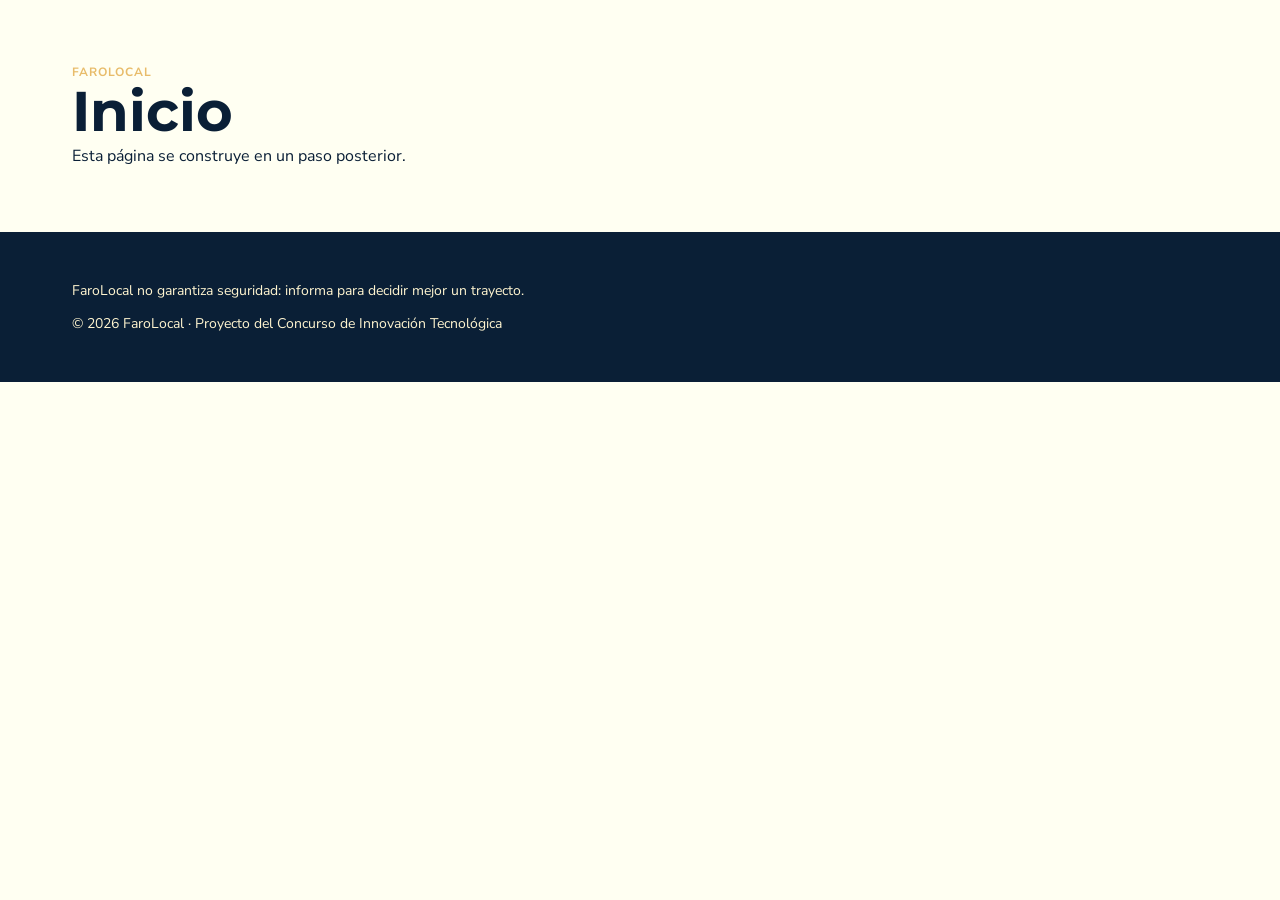
==== index.html @ afd32505 "Base del sitio: estructura, guía de diseño y componentes" ====
<!doctype html>
<html lang="es">
<head>
  <meta charset="utf-8">
  <meta name="viewport" content="width=device-width, initial-scale=1">
  <title>FaroLocal · Convierte tu negocio en un Faro de tu barrio</title>
  <meta name="description" content="Landing de FaroLocal para negocios locales. Se construye en el siguiente paso.">
  <link rel="icon" type="image/png" sizes="32x32" href="favicon.png">
  <link rel="apple-touch-icon" href="apple-touch-icon.png">
  <link rel="stylesheet" href="css/tokens.css">
  <link rel="stylesheet" href="css/base.css">
  <link rel="stylesheet" href="css/componentes.css">
  <link rel="stylesheet" href="css/landing.css">
</head>
<body>
  <a class="saltar" href="#contenido">Saltar al contenido</a>
  <main id="contenido" class="contenedor" style="padding-block: 64px;">
    <p class="antetitulo">FaroLocal</p>
    <h1>Inicio</h1>
    <p>Esta página se construye en un paso posterior.</p>
  </main>
  <footer class="pie">
    <div class="contenedor">
      <p>FaroLocal no garantiza seguridad: informa para decidir mejor un trayecto.</p>
      <p>© 2026 FaroLocal · Proyecto del Concurso de Innovación Tecnológica</p>
    </div>
  </footer>
</body>
</html>
---- css/tokens.css ----
/* Tokens de FaroLocal. Valores tomados de Figma (archivo YjCmbuFrI3Fr6ZFx9ah2g5). */

@font-face {
  font-family: "Montserrat";
  src: url("../assets/fonts/montserrat.woff2") format("woff2");
  font-weight: 400 800;
  font-style: normal;
  font-display: swap;
}
@font-face {
  font-family: "Nunito Sans";
  src: url("../assets/fonts/nunito-sans.woff2") format("woff2");
  font-weight: 400 800;
  font-style: normal;
  font-display: swap;
}

:root {
  /* Color: marca (Figma manda sobre el CLAUDE.md) */
  --marino: #0a1f36;
  --medianoche: #010242;
  --pizarra: #223758;
  --cobalto: #1d4480;
  --dorado: #e8bc6a;
  --miel: #fad680;
  --marfil: #fffff2;
  --crema: #fff5d0;
  --mantequilla: #ffeb9d;
  --azul-medio: #47618e;   /* "Cómo funciona" y suelo de la ilustración */
  --azul-hero: #0d2444;    /* fondo del hero (coincide con la ilustración) */
  --borde-suave: #e6dfc4;

  /* Color: estados (apagados, con texto e icono siempre) */
  --rojo-apagado: #9b3b32;
  --rojo-fondo: #f6dcd8;
  --verde-apagado: #2f6b4f;
  --verde-fondo: #dcefe4;

  /* Tipografía */
  --fuente-titulo: "Montserrat", system-ui, -apple-system, "Segoe UI", sans-serif;
  --fuente-texto: "Nunito Sans", system-ui, -apple-system, "Segoe UI", sans-serif;
  --peso-normal: 400;
  --peso-medio: 600;
  --peso-fuerte: 700;
  --peso-extra: 800;

  --texto-xs: 0.75rem;                                   /* 12 */
  --texto-sm: 0.875rem;                                  /* 14 */
  --texto-base: 1rem;                                    /* 16 */
  --texto-lg: clamp(1rem, 0.95rem + 0.25vw, 1.125rem);   /* 18 */
  --titulo-h3: clamp(1.125rem, 1.05rem + 0.35vw, 1.25rem); /* 20 */
  --titulo-h2: clamp(1.5rem, 1.3rem + 0.9vw, 1.75rem);   /* 28 */
  --titulo-h1: clamp(2rem, 1.2rem + 3.4vw, 3.5rem);      /* 56 */

  /* Espaciado */
  --esp-1: 4px;
  --esp-2: 8px;
  --esp-3: 12px;
  --esp-4: 16px;
  --esp-5: 24px;
  --esp-6: 32px;
  --esp-7: 48px;
  --esp-8: 64px;
  --esp-9: 96px;

  /* Radios */
  --radio-1: 8px;
  --radio-2: 12px;
  --radio-3: 16px;
  --radio-4: 24px;
  --radio-pildora: 999px;

  /* Anchos */
  --ancho-contenedor: 1280px;
  --ancho-texto: 68ch;

  /* Capas */
  --z-base: 1;
  --z-cabecera: 100;
  --z-menu: 200;
  --z-dialogo: 1000;
  --z-aviso: 1100;

  /* Movimiento */
  --transicion: 180ms ease;
}
---- css/base.css ----
/* Reset moderno + tipografía + utilidades base */

*, *::before, *::after { box-sizing: border-box; }
* { margin: 0; }
html { -webkit-text-size-adjust: 100%; text-size-adjust: 100%; scroll-behavior: smooth; }
body {
  min-height: 100vh;
  background: var(--marfil);
  color: var(--marino);
  font-family: var(--fuente-texto);
  font-size: var(--texto-base);
  line-height: 1.5;
  -webkit-font-smoothing: antialiased;
  overflow-x: hidden;
}
img, svg, picture, video, canvas { display: block; max-width: 100%; }
img { height: auto; }
input, button, textarea, select { font: inherit; color: inherit; }
button { cursor: pointer; }
p, h1, h2, h3, h4 { overflow-wrap: break-word; }
ul[role="list"], ol[role="list"] { list-style: none; padding: 0; }

h1, h2, h3, h4 {
  font-family: var(--fuente-titulo);
  font-weight: var(--peso-fuerte);
  line-height: 1.2;
  text-wrap: balance;
}
h1 { font-size: var(--titulo-h1); line-height: 1.14; }
h2 { font-size: var(--titulo-h2); line-height: 1.29; }
h3 { font-size: var(--titulo-h3); line-height: 1.4; font-weight: var(--peso-medio); }
p { text-wrap: pretty; }

a { color: var(--cobalto); text-underline-offset: 3px; transition: color var(--transicion); }
a:hover { color: var(--marino); }

/* Foco visible: 3 px Miel con separación. Sobre fondos claros se añade un
   contorno Marino interior para que el aro siga cumpliendo contraste. */
:focus-visible {
  outline: 3px solid var(--miel);
  outline-offset: 3px;
  box-shadow: 0 0 0 6px var(--marino);
  border-radius: var(--radio-1);
}
:focus:not(:focus-visible) { outline: none; }

.contenedor {
  width: 100%;
  max-width: var(--ancho-contenedor);
  margin-inline: auto;
  padding-inline: clamp(20px, 5.6vw, 80px);
}

.solo-lectores {
  position: absolute !important;
  width: 1px; height: 1px;
  margin: -1px; padding: 0;
  overflow: hidden;
  clip: rect(0 0 0 0);
  clip-path: inset(50%);
  white-space: nowrap;
  border: 0;
}

.saltar {
  position: absolute;
  left: var(--esp-4);
  top: 0;
  transform: translateY(-120%);
  z-index: var(--z-aviso);
  padding: var(--esp-3) var(--esp-5);
  background: var(--miel);
  color: var(--marino);
  font-family: var(--fuente-titulo);
  font-weight: var(--peso-medio);
  border-radius: 0 0 var(--radio-2) var(--radio-2);
  text-decoration: none;
  transition: transform var(--transicion);
}
.saltar:focus { transform: translateY(0); }

/* Antetítulo: mayúsculas pequeñas con tracking, como en la landing */
.antetitulo {
  font-family: var(--fuente-texto);
  font-size: var(--texto-xs);
  font-weight: var(--peso-fuerte);
  line-height: 16px;
  letter-spacing: 0.08em;
  text-transform: uppercase;
  color: var(--dorado);
}

/* Entrada sutil (fade + slide corto) */
.entra { animation: entra 240ms ease-out both; }
@keyframes entra {
  from { opacity: 0; transform: translateY(8px); }
  to   { opacity: 1; transform: none; }
}

@media (prefers-reduced-motion: reduce) {
  html { scroll-behavior: auto; }
  *, *::before, *::after {
    animation-duration: 0.01ms !important;
    animation-iteration-count: 1 !important;
    transition-duration: 0.01ms !important;
    scroll-behavior: auto !important;
  }
}
---- css/componentes.css ----
/* Componentes de FaroLocal. Sin brillos, sin sombras de color, sin degradados. */

/* ---------- Iconos (sprite assets/icons/iconos.svg) ---------- */
.icono {
  width: 1.25em; height: 1.25em; flex: none;
  fill: none; stroke: currentColor;
  stroke-width: 1.75; stroke-linecap: round; stroke-linejoin: round;
}
.icono--grande { width: 24px; height: 24px; }

/* ---------- Botones ---------- */
.boton {
  display: inline-flex; align-items: center; justify-content: center; gap: var(--esp-2);
  min-height: 46px; padding: 13px 22px;
  border: 1.5px solid transparent; border-radius: var(--radio-pildora);
  font-family: var(--fuente-titulo); font-size: 15px; font-weight: var(--peso-medio); line-height: 20px;
  text-decoration: none; text-align: center; cursor: pointer;
  background: var(--cobalto); color: var(--marfil);
  transition: background-color var(--transicion), color var(--transicion), border-color var(--transicion), transform var(--transicion);
}
.boton:hover { text-decoration: none; }
.boton:active { transform: translateY(1px); }
.boton--primario { background: var(--dorado); color: var(--marino); }
.boton--primario:hover { background: var(--miel); color: var(--marino); }
.boton--primario:active { background: var(--dorado); }
.boton--cobalto { background: var(--cobalto); color: var(--marfil); }
.boton--cobalto:hover { background: var(--pizarra); color: var(--marfil); }
.boton--secundario { background: transparent; border-color: var(--cobalto); color: var(--cobalto); }
.boton--secundario:hover { background: var(--cobalto); color: var(--marfil); }
.boton--claro { background: transparent; border-color: var(--crema); color: var(--crema); } /* sobre fondos oscuros */
.boton--claro:hover { background: var(--crema); color: var(--marino); }
.boton--peligro { background: var(--rojo-apagado); color: #fff; }
.boton--peligro:hover { background: #7f2e26; color: #fff; }
.boton--chico { min-height: 36px; padding: 7px 16px; font-size: 14px; }
.boton--bloque { width: 100%; }
.boton:disabled, .boton[aria-disabled="true"] {
  background: var(--borde-suave); border-color: var(--borde-suave); color: #5b6678;
  cursor: not-allowed; transform: none;
}
.boton:focus-visible { box-shadow: 0 0 0 6px var(--marino); border-radius: var(--radio-pildora); }
.on-marino .boton:focus-visible, .on-azul .boton:focus-visible { box-shadow: 0 0 0 6px var(--marfil); }

/* ---------- Campos de formulario (Figma 1005:153) ---------- */
.campo { display: flex; flex-direction: column; gap: 6px; }
.campo__etiqueta { font-size: var(--texto-sm); font-weight: var(--peso-medio); line-height: 20px; color: var(--marino); }
.campo__ayuda { font-size: var(--texto-sm); color: var(--pizarra); }
.campo__control {
  width: 100%; padding: 12px 14px;
  background: var(--marfil); border: 1.5px solid var(--borde-suave); border-radius: var(--radio-pildora);
  font-size: var(--texto-sm); line-height: 20px; color: var(--marino);
  transition: border-color var(--transicion);
}
textarea.campo__control { border-radius: var(--radio-3); min-height: 96px; resize: vertical; }
.campo__control::placeholder { color: #5b6678; opacity: 1; }
.campo__control:hover { border-color: var(--dorado); }
.campo__control:focus-visible { border-color: var(--cobalto); border-radius: var(--radio-pildora); }
textarea.campo__control:focus-visible { border-radius: var(--radio-3); }
.campo__control:disabled { background: #eeeedd; color: #5b6678; cursor: not-allowed; }
.campo__mensaje { display: none; align-items: flex-start; gap: 6px; font-size: var(--texto-sm); line-height: 20px; }
.campo--error .campo__control { border-color: var(--rojo-apagado); }
.campo--error .campo__mensaje--error { display: flex; color: var(--rojo-apagado); font-weight: var(--peso-medio); }
.campo--valido .campo__control { border-color: var(--verde-apagado); }
.campo--valido .campo__mensaje--valido { display: flex; color: var(--verde-apagado); font-weight: var(--peso-medio); }
.casilla { display: inline-flex; align-items: center; gap: var(--esp-2); font-size: var(--texto-sm); color: var(--pizarra); cursor: pointer; }
.casilla input { width: 18px; height: 18px; accent-color: var(--cobalto); }

/* ---------- Chips de estado: icono + texto + color ---------- */
.chip {
  display: inline-flex; align-items: center; gap: 6px;
  padding: 4px 12px 4px 10px; border-radius: var(--radio-pildora);
  border: 1.5px solid currentColor;
  font-family: var(--fuente-titulo); font-size: var(--texto-xs); font-weight: var(--peso-medio); line-height: 16px;
  white-space: nowrap;
}
.chip .icono { width: 16px; height: 16px; }
.chip--encendido { background: var(--mantequilla); color: #5a3d00; }
.chip--revision  { background: #e4eaf4; color: var(--cobalto); }
.chip--cambios   { background: var(--rojo-fondo); color: var(--rojo-apagado); }
.chip--abierto   { background: var(--verde-fondo); color: var(--verde-apagado); }
.chip--cerrado   { background: #e9e9df; color: var(--pizarra); }

/* ---------- Tarjetas ---------- */
.tarjeta { background: var(--marfil); border: 1px solid var(--borde-suave); border-radius: var(--radio-3); padding: 22px; color: var(--marino); }
.tarjeta--crema { background: var(--crema); border-radius: 20px; }
.tarjeta--marfil { background: var(--marfil); }
.tarjeta--marino { background: var(--marino); border-color: var(--pizarra); color: var(--marfil); border-radius: var(--radio-4); }
.tarjeta__titulo { font-family: var(--fuente-titulo); font-size: var(--titulo-h3); font-weight: var(--peso-medio); line-height: 28px; }
.tarjeta p { color: var(--pizarra); font-size: var(--texto-sm); line-height: 20px; margin-top: 6px; }
.tarjeta--marino .tarjeta__titulo { color: var(--miel); }
.tarjeta.tarjeta--marino p { color: var(--crema); }

/* ---------- Boleto (cupón): muescas laterales + línea punteada ---------- */
.boleto {
  --muesca: 14px;
  position: relative; display: grid; grid-template-columns: 1fr auto; align-items: stretch;
  background: var(--crema); color: var(--marino);
  border-radius: var(--radio-3);
  -webkit-mask: radial-gradient(circle var(--muesca) at 0 var(--corte, 50%), #0000 98%, #000) left / 51% 100% no-repeat,
                radial-gradient(circle var(--muesca) at 100% var(--corte, 50%), #0000 98%, #000) right / 51% 100% no-repeat;
          mask: radial-gradient(circle var(--muesca) at 0 var(--corte, 50%), #0000 98%, #000) left / 51% 100% no-repeat,
                radial-gradient(circle var(--muesca) at 100% var(--corte, 50%), #0000 98%, #000) right / 51% 100% no-repeat;
}
.boleto__cuerpo { padding: 20px 24px; display: flex; flex-direction: column; gap: 6px; border-right: 2px dashed var(--dorado); margin: 14px 0; }
.boleto__titulo { font-family: var(--fuente-titulo); font-size: var(--titulo-h3); font-weight: var(--peso-medio); line-height: 28px; }
.boleto__detalle { font-size: var(--texto-sm); color: var(--pizarra); }
.boleto__lado { padding: 20px 28px; display: flex; flex-direction: column; justify-content: center; align-items: center; gap: 4px; text-align: center; }
.boleto__codigo { font-family: var(--fuente-titulo); font-weight: var(--peso-extra); font-size: clamp(1.25rem, 1rem + 1vw, 1.75rem); letter-spacing: 0.06em; color: var(--marino); }
.boleto__nota { font-size: var(--texto-xs); color: var(--pizarra); }
@media (max-width: 560px) {
  .boleto { grid-template-columns: 1fr; --corte: 50%; }
  .boleto__cuerpo { border-right: 0; border-bottom: 2px dashed var(--dorado); margin: 0 14px; }
}

/* ---------- Contador ---------- */
.contador { display: flex; flex-direction: column; gap: 2px; }
.contador__numero { font-family: var(--fuente-titulo); font-weight: var(--peso-extra); font-size: clamp(2rem, 1.5rem + 2vw, 3rem); line-height: 1.05; color: var(--marino); }
.contador__etiqueta { font-size: var(--texto-sm); font-weight: var(--peso-medio); color: var(--pizarra); }
.on-marino .contador__numero, .on-azul .contador__numero { color: var(--miel); }
.on-marino .contador__etiqueta, .on-azul .contador__etiqueta { color: var(--crema); }

/* ---------- Separador de calle (marca vial punteada) ---------- */
.separador { border: 0; height: 0; border-top: 3px dashed var(--dorado); margin-block: var(--esp-6); opacity: 1; }

/* ---------- Aviso (toast) ---------- */
.avisos { position: fixed; right: var(--esp-4); bottom: var(--esp-4); left: var(--esp-4); z-index: var(--z-aviso); display: flex; flex-direction: column; align-items: flex-end; gap: var(--esp-2); pointer-events: none; }
.aviso {
  pointer-events: auto; display: flex; align-items: flex-start; gap: var(--esp-3);
  max-width: 420px; padding: 14px 16px; border-radius: var(--radio-2);
  background: var(--marino); color: var(--marfil); border: 1.5px solid var(--dorado);
  font-size: var(--texto-sm); line-height: 20px; animation: entra 200ms ease-out both;
}
.aviso .icono { color: var(--miel); margin-top: 1px; }
.aviso--error { border-color: #e9a29b; }
.aviso--error .icono { color: #f2b8b2; }
.aviso__cerrar { margin-left: auto; background: none; border: 0; color: inherit; padding: 2px; border-radius: var(--radio-1); display: inline-flex; }
.aviso__cerrar:focus-visible { box-shadow: 0 0 0 5px var(--marfil); }

/* ---------- Diálogo modal (<dialog>) ---------- */
.dialogo { border: 0; padding: 0; width: min(520px, calc(100vw - 32px)); background: var(--marfil); color: var(--marino); border-radius: var(--radio-4); overflow: hidden; }
.dialogo::backdrop { background: rgba(9, 29, 54, 0.72); }
.dialogo[open] { animation: entra 200ms ease-out both; }
.dialogo__cabeza { display: flex; align-items: center; justify-content: space-between; gap: var(--esp-4); padding: 20px 24px; background: var(--marino); color: var(--marfil); }
.dialogo__cabeza h2 { font-size: var(--titulo-h3); color: var(--miel); }
.dialogo__cerrar { background: none; border: 0; color: var(--marfil); padding: 4px; border-radius: var(--radio-1); display: inline-flex; }
.dialogo__cerrar:focus-visible { box-shadow: 0 0 0 5px var(--marfil); }
.dialogo__cuerpo { padding: 24px; display: flex; flex-direction: column; gap: var(--esp-4); }
.dialogo__acciones { display: flex; flex-wrap: wrap; justify-content: flex-end; gap: var(--esp-3); padding: 0 24px 24px; }

/* ---------- Pestañas ---------- */
.pestanas__lista { display: flex; flex-wrap: wrap; gap: var(--esp-2); padding: 0; border-bottom: 3px dashed var(--dorado); }
.pestanas__tab {
  padding: 10px 18px; border: 0; background: transparent; color: inherit;
  font-family: var(--fuente-titulo); font-weight: var(--peso-medio); font-size: var(--texto-sm);
  border-radius: var(--radio-2) var(--radio-2) 0 0; transition: background-color var(--transicion);
}
.pestanas__tab:hover { background: rgba(232, 188, 106, 0.25); }
.pestanas__tab[aria-selected="true"] { background: var(--dorado); color: var(--marino); }
.pestanas__panel { padding-top: var(--esp-5); }
.pestanas__panel[hidden] { display: none; }

/* ---------- Cabecera de portal y banda de título ---------- */
.cabecera { background: var(--marino); color: var(--marfil); position: relative; z-index: var(--z-cabecera); }
.cabecera__fila { display: flex; align-items: center; gap: var(--esp-5); min-height: 80px; flex-wrap: wrap; padding-block: var(--esp-2); }
.cabecera__logo img { width: 120px; height: auto; }
.cabecera__nav { display: flex; flex-wrap: wrap; gap: var(--esp-1) var(--esp-5); margin-left: var(--esp-4); }
.cabecera__nav a { color: var(--crema); font-size: var(--texto-sm); font-weight: var(--peso-medio); text-decoration: none; padding: 8px 4px; border-bottom: 2px solid transparent; }
.cabecera__nav a:hover { color: var(--miel); }
.cabecera__nav a[aria-current="page"] { color: var(--miel); border-bottom-color: var(--dorado); }
.cabecera a:focus-visible, .cabecera button:focus-visible { box-shadow: 0 0 0 5px var(--marfil); }
.cabecera__cuenta { margin-left: auto; display: flex; align-items: center; gap: var(--esp-3); }
.cabecera__usuario { display: inline-flex; align-items: center; gap: var(--esp-2); color: var(--crema); font-size: var(--texto-sm); }
.cabecera__usuario img { width: 32px; height: 32px; }

.banda { background: var(--azul-hero); color: var(--marfil); overflow: hidden; }
.banda__fila { display: grid; grid-template-columns: 1fr auto; align-items: center; gap: var(--esp-6); padding-block: var(--esp-7); }
.banda h1 { font-size: clamp(1.75rem, 1.3rem + 1.8vw, 2.5rem); color: var(--marfil); margin-top: var(--esp-2); }
.banda p.banda__texto { margin-top: var(--esp-3); color: var(--crema); font-size: var(--texto-lg); max-width: 52ch; }
.banda__arte { display: flex; gap: var(--esp-2); align-items: flex-end; align-self: end; margin-bottom: calc(var(--esp-7) * -1); height: 150px; }
.banda__arte img { width: auto; height: 190px; }
@media (max-width: 720px) {
  .banda__fila { grid-template-columns: 1fr; padding-block: var(--esp-6); }
  .banda__arte { display: none; }
  .cabecera__nav { margin-left: 0; order: 3; width: 100%; }
}

/* ---------- Estado vacío ---------- */
.vacio { display: flex; flex-direction: column; align-items: center; gap: var(--esp-3); text-align: center; padding: var(--esp-7) var(--esp-4); color: var(--pizarra); }
.vacio img { height: 120px; width: auto; opacity: 0.35; }
.vacio p { max-width: 36ch; }

/* ---------- Pie ---------- */
.pie { background: var(--marino); color: var(--crema); padding-block: var(--esp-7); font-size: var(--texto-sm); }
.pie img { width: 220px; height: auto; margin-bottom: var(--esp-4); }
.pie p + p { margin-top: var(--esp-3); }
.pie a { color: var(--miel); }
.pie a:focus-visible { box-shadow: 0 0 0 5px var(--marfil); }

/* ---------- Fondos de sección (contexto de color) ---------- */
.on-marino { background: var(--marino); color: var(--marfil); }
.on-azul { background: var(--azul-medio); color: var(--marfil); }
.on-marfil { background: var(--marfil); color: var(--marino); }
.on-dorado { background: var(--dorado); color: var(--marino); }
.on-marino h2, .on-azul h2 { color: var(--marfil); }
.on-marino a:not(.boton), .on-azul a:not(.boton) { color: var(--miel); }
.on-marino a:not(.boton):focus-visible, .on-azul a:not(.boton):focus-visible { box-shadow: 0 0 0 5px var(--marfil); }
.on-azul .antetitulo { color: var(--mantequilla); }
.on-dorado .antetitulo { color: var(--marino); }
.on-marino .campo__etiqueta, .on-marino .campo__ayuda, .on-marino .casilla,
.on-marino .vacio, .on-marino .pestanas__panel { color: var(--crema); }
.on-marino .campo__mensaje--error, .on-marino .campo--error .campo__mensaje--error { color: #f2b8b2; }
.on-marino .campo--valido .campo__mensaje--valido { color: #9fd8b8; }
.on-marino .campo--error .campo__control { border-color: #f2b8b2; }
.on-marino .campo--valido .campo__control { border-color: #9fd8b8; }
.on-marino .separador, .on-azul .separador { border-top-color: var(--dorado); }
.on-dorado .separador { border-top-color: var(--marino); }
.on-dorado .pestanas__lista { border-bottom-color: var(--marino); }
.on-dorado .pestanas__tab[aria-selected="true"] { background: var(--marino); color: var(--marfil); }
.on-dorado .boton--secundario { border-color: var(--marino); color: var(--marino); }
.on-dorado .boton--secundario:hover { background: var(--marino); color: var(--marfil); }
.on-dorado .boton--primario { background: var(--marino); color: var(--marfil); }
.on-dorado .boton--primario:hover { background: var(--pizarra); color: var(--marfil); }
.on-dorado .boton:focus-visible { box-shadow: 0 0 0 6px var(--marino); }
.on-dorado .boton--claro { border-color: var(--marino); color: var(--marino); }
.on-dorado .boton--claro:hover { background: var(--marino); color: var(--marfil); }
.on-dorado .contador__etiqueta { color: var(--marino); }

/* Variantes por fondo para cumplir contraste AA */
.on-marfil .antetitulo { color: var(--cobalto); }
.on-marfil .boton--claro { border-color: var(--cobalto); color: var(--cobalto); }
.on-marfil .boton--claro:hover { background: var(--cobalto); color: var(--marfil); }
.on-marino .boton--secundario, .on-azul .boton--secundario { border-color: var(--crema); color: var(--crema); }
.on-marino .boton--secundario:hover, .on-azul .boton--secundario:hover { background: var(--crema); color: var(--marino); }
---- css/landing.css ----
/* Estilos específicos de la landing. Se completan en el siguiente paso. */
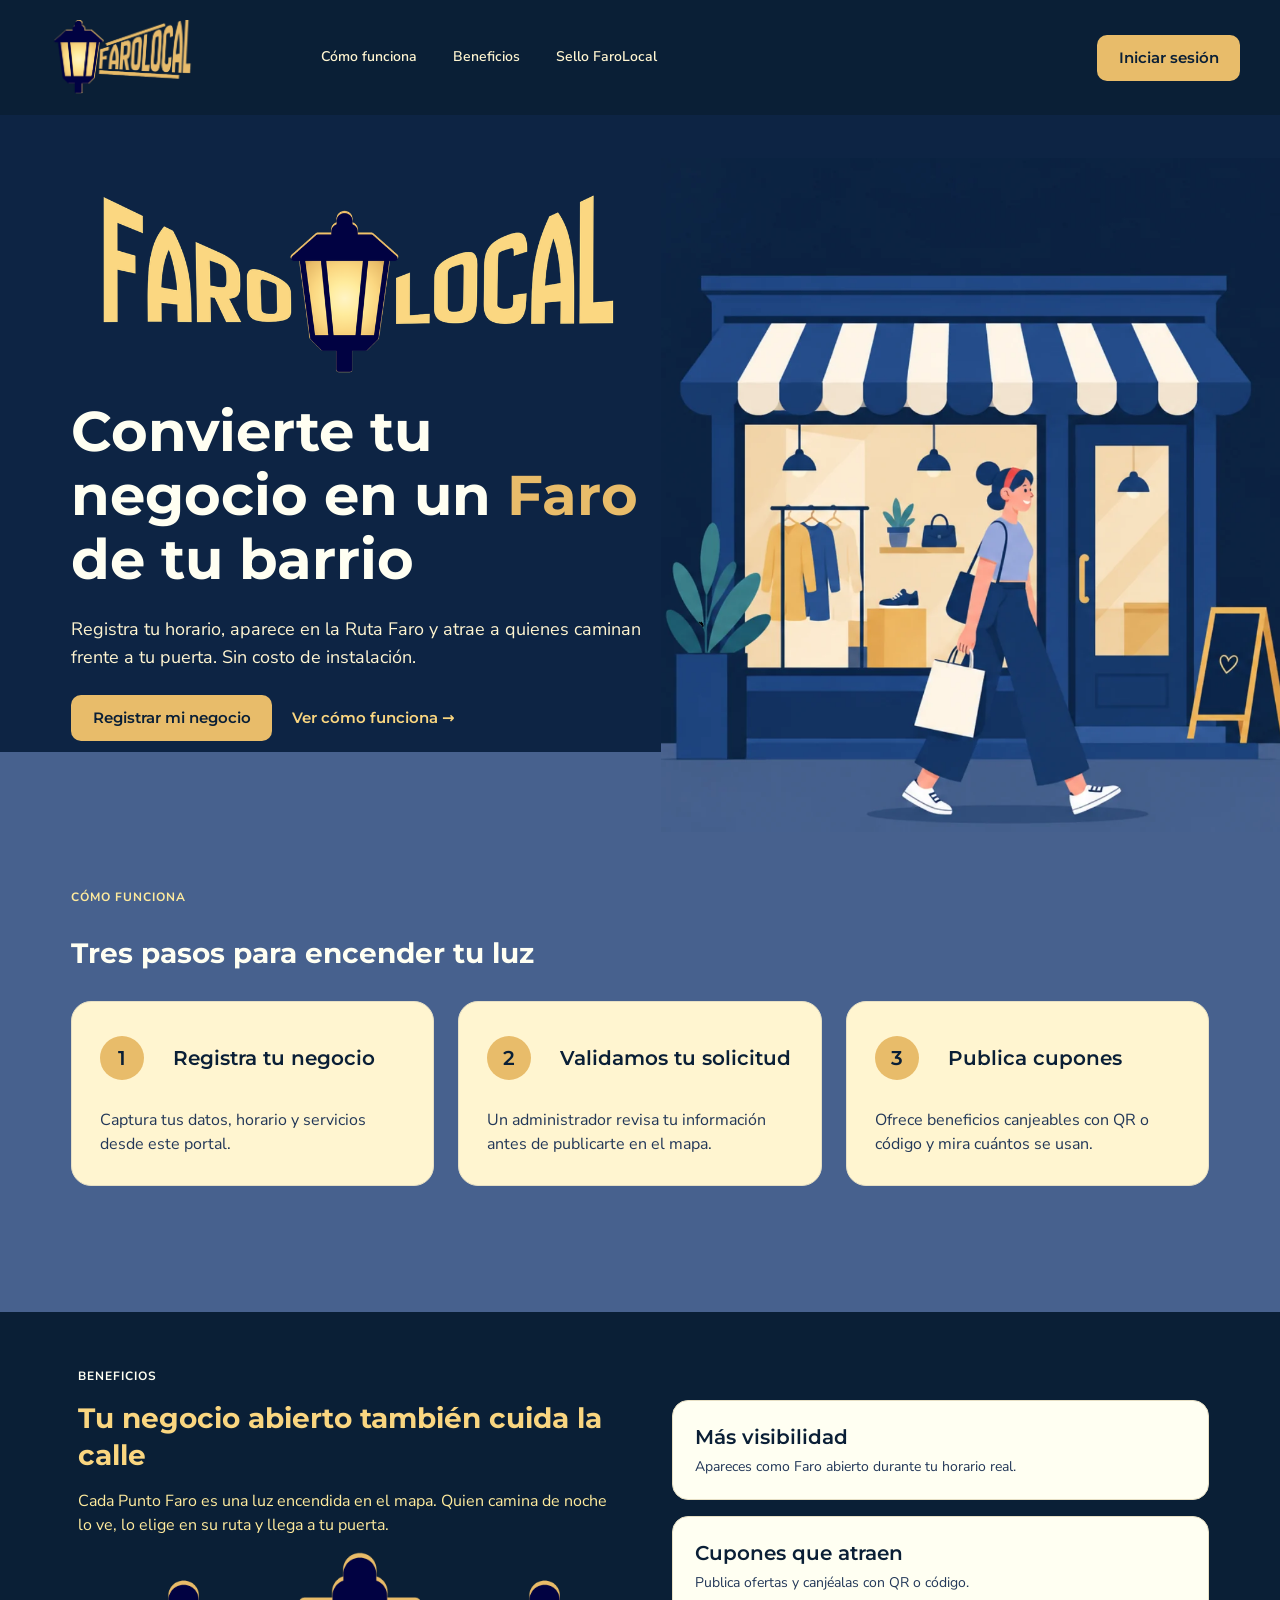
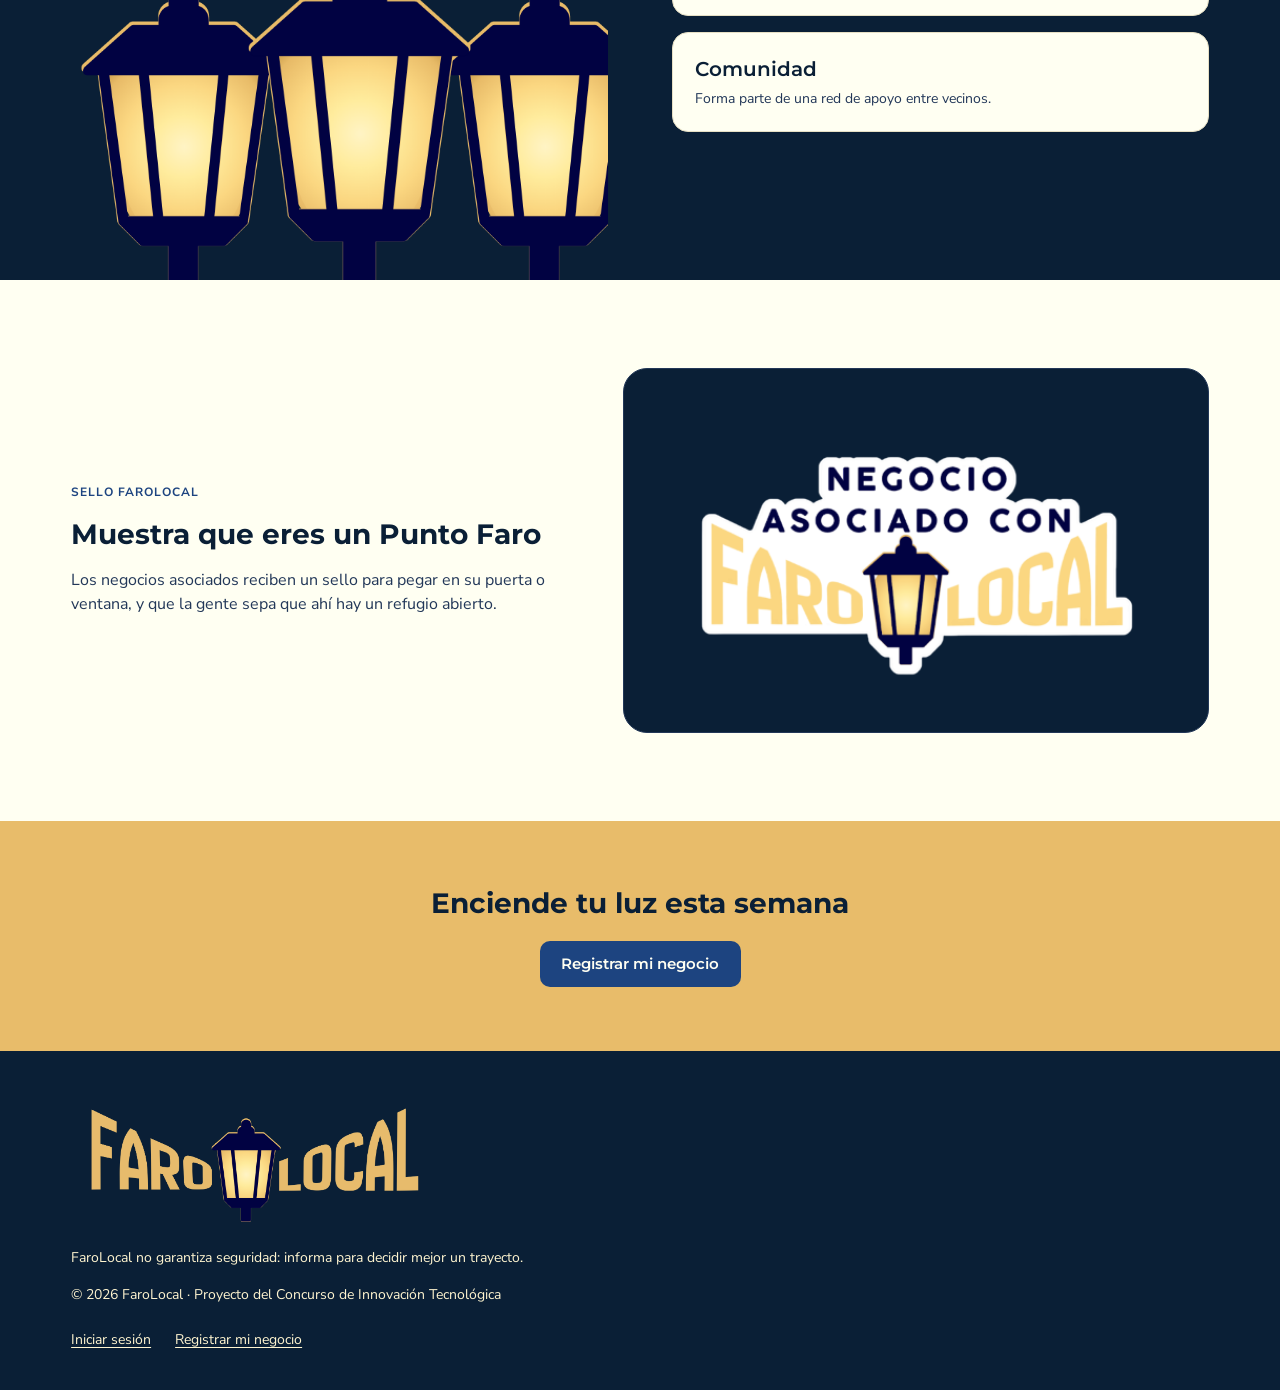
==== commit 1dde2f46: "Landing igual al Figma" ====
--- a/index.html
+++ b/index.html
@@ -4,26 +4,167 @@
   <meta charset="utf-8">
   <meta name="viewport" content="width=device-width, initial-scale=1">
   <title>FaroLocal · Convierte tu negocio en un Faro de tu barrio</title>
-  <meta name="description" content="Landing de FaroLocal para negocios locales. Se construye en el siguiente paso.">
+  <meta name="description" content="Registra el horario de tu negocio, aparece en la Ruta Faro y atrae a quienes caminan frente a tu puerta. Sin costo de instalación.">
+  <meta name="theme-color" content="#0a1f36">
+  <meta property="og:type" content="website">
+  <meta property="og:locale" content="es_MX">
+  <meta property="og:site_name" content="FaroLocal">
+  <meta property="og:title" content="FaroLocal · Convierte tu negocio en un Faro de tu barrio">
+  <meta property="og:description" content="Registra tu horario, aparece en la Ruta Faro y atrae a quienes caminan frente a tu puerta.">
+  <meta property="og:image" content="assets/img/ilustracion-tienda.png">
+  <meta property="og:image:alt" content="Ilustración de una mujer con bolsas caminando frente a una tienda iluminada">
   <link rel="icon" type="image/png" sizes="32x32" href="favicon.png">
+  <link rel="icon" type="image/png" sizes="192x192" href="favicon-192.png">
   <link rel="apple-touch-icon" href="apple-touch-icon.png">
+  <link rel="preload" href="assets/fonts/montserrat.woff2" as="font" type="font/woff2" crossorigin>
+  <link rel="preload" href="assets/fonts/nunito-sans.woff2" as="font" type="font/woff2" crossorigin>
   <link rel="stylesheet" href="css/tokens.css">
   <link rel="stylesheet" href="css/base.css">
   <link rel="stylesheet" href="css/componentes.css">
   <link rel="stylesheet" href="css/landing.css">
+  <script>document.documentElement.classList.add("js");</script>
 </head>
-<body>
+<body class="landing">
   <a class="saltar" href="#contenido">Saltar al contenido</a>
-  <main id="contenido" class="contenedor" style="padding-block: 64px;">
-    <p class="antetitulo">FaroLocal</p>
-    <h1>Inicio</h1>
-    <p>Esta página se construye en un paso posterior.</p>
+
+  <!-- 1) Barra de navegación -->
+  <header class="nav" id="nav">
+    <div class="nav__fila">
+      <a class="nav__logo" href="index.html" aria-label="FaroLocal, ir al inicio">
+        <img src="assets/img/logo-nav.png" alt="FaroLocal" width="153" height="75">
+      </a>
+      <button class="nav__toggle" type="button" id="nav-toggle" aria-expanded="false" aria-controls="nav-panel" aria-label="Abrir el menú">
+        <svg class="icono icono--grande nav__icono-menu" aria-hidden="true"><use href="assets/icons/iconos.svg#i-menu"></use></svg>
+        <svg class="icono icono--grande nav__icono-cerrar" aria-hidden="true"><use href="assets/icons/iconos.svg#i-cerrar"></use></svg>
+      </button>
+      <div class="nav__panel" id="nav-panel">
+        <nav aria-label="Principal">
+          <ul class="nav__links" role="list">
+            <li><a href="#como-funciona">Cómo funciona</a></li>
+            <li><a href="#beneficios">Beneficios</a></li>
+            <li><a href="#sello">Sello FaroLocal</a></li>
+          </ul>
+        </nav>
+        <a class="boton boton--primario nav__entrar" href="login.html">Iniciar sesión</a>
+      </div>
+    </div>
+  </header>
+
+  <main id="contenido">
+
+    <!-- 2) Hero -->
+    <section class="hero on-marino" id="inicio" aria-labelledby="hero-titulo">
+      <div class="contenedor hero__fila">
+        <div class="hero__texto">
+          <img class="hero__logo" src="assets/img/logo-hero.png" alt="FaroLocal" width="1000" height="314">
+          <h1 id="hero-titulo">Convierte tu negocio en un <span class="hero__faro">Faro</span> de tu barrio</h1>
+          <p class="hero__parrafo">Registra tu horario, aparece en la Ruta Faro y atrae a quienes caminan frente a tu puerta. Sin costo de instalación.</p>
+          <div class="hero__acciones">
+            <a class="boton boton--primario" href="registro.html">Registrar mi negocio</a>
+            <a class="hero__enlace" href="#como-funciona">Ver cómo funciona →</a>
+          </div>
+        </div>
+        <div class="hero__visual">
+          <picture>
+            <source srcset="assets/img/ilustracion-tienda.webp" type="image/webp">
+            <img src="assets/img/ilustracion-tienda.png" alt="Ilustración de una mujer con bolsas caminando frente a una tienda iluminada" width="1035" height="1080">
+          </picture>
+        </div>
+      </div>
+    </section>
+
+    <!-- 3) Cómo funciona -->
+    <section class="pasos on-azul" id="como-funciona" aria-labelledby="pasos-titulo">
+      <div class="contenedor revela">
+        <p class="antetitulo">Cómo funciona</p>
+        <h2 id="pasos-titulo">Tres pasos para encender tu luz</h2>
+        <ol class="pasos__lista" role="list">
+          <li class="tarjeta tarjeta--crema paso">
+            <span class="paso__numero" aria-hidden="true">1</span>
+            <h3 class="paso__titulo"><span class="solo-lectores">Paso 1: </span>Registra tu negocio</h3>
+            <p class="paso__texto">Captura tus datos, horario y servicios desde este portal.</p>
+          </li>
+          <li class="tarjeta tarjeta--crema paso">
+            <span class="paso__numero" aria-hidden="true">2</span>
+            <h3 class="paso__titulo"><span class="solo-lectores">Paso 2: </span>Validamos tu solicitud</h3>
+            <p class="paso__texto">Un administrador revisa tu información antes de publicarte en el mapa.</p>
+          </li>
+          <li class="tarjeta tarjeta--crema paso">
+            <span class="paso__numero" aria-hidden="true">3</span>
+            <h3 class="paso__titulo"><span class="solo-lectores">Paso 3: </span>Publica cupones</h3>
+            <p class="paso__texto">Ofrece beneficios canjeables con QR o código y mira cuántos se usan.</p>
+          </li>
+        </ol>
+      </div>
+    </section>
+
+    <!-- 4) Beneficios -->
+    <section class="beneficios on-marino" id="beneficios" aria-labelledby="beneficios-titulo">
+      <div class="contenedor beneficios__rejilla revela">
+        <div class="beneficios__texto">
+          <p class="antetitulo">Beneficios</p>
+          <h2 id="beneficios-titulo">Tu negocio abierto también cuida la calle</h2>
+          <p>Cada Punto Faro es una luz encendida en el mapa. Quien camina de noche lo ve, lo elige en su ruta y llega a tu puerta.</p>
+        </div>
+        <ul class="beneficios__lista" role="list">
+          <li class="tarjeta tarjeta--marfil">
+            <h3 class="tarjeta__titulo">Más visibilidad</h3>
+            <p>Apareces como Faro abierto durante tu horario real.</p>
+          </li>
+          <li class="tarjeta tarjeta--marfil">
+            <h3 class="tarjeta__titulo">Cupones que atraen</h3>
+            <p>Publica ofertas y canjéalas con QR o código.</p>
+          </li>
+          <li class="tarjeta tarjeta--marfil">
+            <h3 class="tarjeta__titulo">Comunidad</h3>
+            <p>Forma parte de una red de apoyo entre vecinos.</p>
+          </li>
+        </ul>
+        <div class="faros" aria-hidden="true">
+          <img class="faros__lado" src="assets/img/linterna-izq.png" alt="" width="228" height="356" loading="lazy">
+          <img class="faros__central" src="assets/img/linterna-central.png" alt="" width="248" height="386" loading="lazy">
+          <img class="faros__lado faros__lado--der" src="assets/img/linterna-der.png" alt="" width="228" height="356" loading="lazy">
+        </div>
+      </div>
+    </section>
+
+    <!-- 5) Sello -->
+    <section class="sello on-marfil" id="sello" aria-labelledby="sello-titulo">
+      <div class="contenedor sello__rejilla revela">
+        <div class="sello__texto">
+          <p class="antetitulo">Sello FaroLocal</p>
+          <h2 id="sello-titulo">Muestra que eres un Punto Faro</h2>
+          <p>Los negocios asociados reciben un sello para pegar en su puerta o ventana, y que la gente sepa que ahí hay un refugio abierto.</p>
+        </div>
+        <div class="tarjeta tarjeta--marino sello__tarjeta">
+          <img src="assets/img/sello.png" alt="Sello «Negocio asociado con FaroLocal»" width="449" height="254" loading="lazy">
+        </div>
+      </div>
+    </section>
+
+    <!-- 6) Llamado a la acción -->
+    <section class="cta on-dorado" aria-labelledby="cta-titulo">
+      <div class="contenedor revela">
+        <h2 id="cta-titulo">Enciende tu luz esta semana</h2>
+        <a class="boton boton--cobalto" href="registro.html">Registrar mi negocio</a>
+      </div>
+    </section>
+
   </main>
-  <footer class="pie">
+
+  <!-- 7) Pie -->
+  <footer class="pie landing__pie">
     <div class="contenedor">
+      <img class="pie__logo" src="assets/img/logo-pie.png" alt="FaroLocal" width="359" height="140" loading="lazy">
       <p>FaroLocal no garantiza seguridad: informa para decidir mejor un trayecto.</p>
       <p>© 2026 FaroLocal · Proyecto del Concurso de Innovación Tecnológica</p>
+      <nav class="pie__enlaces" aria-label="Pie de página">
+        <a href="login.html">Iniciar sesión</a>
+        <a href="registro.html">Registrar mi negocio</a>
+      </nav>
     </div>
   </footer>
+
+  <script src="js/landing.js"></script>
 </body>
 </html>
--- a/css/tokens.css
+++ b/css/tokens.css
@@ -69,6 +69,7 @@
   --radio-3: 16px;
   --radio-4: 24px;
   --radio-pildora: 999px;
+  --radio-boton: 10px;     /* botones y campos en Figma */
 
   /* Anchos */
   --ancho-contenedor: 1280px;
--- a/css/base.css
+++ b/css/base.css
@@ -46,9 +46,10 @@
 
 .contenedor {
   width: 100%;
-  max-width: var(--ancho-contenedor);
+  /* 1280 px de contenido + 80 px de margen a cada lado (Figma, base 1440) */
+  max-width: calc(var(--ancho-contenedor) + 160px);
   margin-inline: auto;
-  padding-inline: clamp(20px, 5.6vw, 80px);
+  padding-inline: clamp(20px, 5.5556vw, 80px);
 }
 
 .solo-lectores {
--- a/css/componentes.css
+++ b/css/componentes.css
@@ -11,8 +11,8 @@
 /* ---------- Botones ---------- */
 .boton {
   display: inline-flex; align-items: center; justify-content: center; gap: var(--esp-2);
-  min-height: 46px; padding: 13px 22px;
-  border: 1.5px solid transparent; border-radius: var(--radio-pildora);
+  min-height: 46px; padding: 11.5px 20.5px; /* + borde 1.5 = 13/22 de Figma */
+  border: 1.5px solid transparent; border-radius: var(--radio-boton);
   font-family: var(--fuente-titulo); font-size: 15px; font-weight: var(--peso-medio); line-height: 20px;
   text-decoration: none; text-align: center; cursor: pointer;
   background: var(--cobalto); color: var(--marfil);
@@ -31,13 +31,13 @@
 .boton--claro:hover { background: var(--crema); color: var(--marino); }
 .boton--peligro { background: var(--rojo-apagado); color: #fff; }
 .boton--peligro:hover { background: #7f2e26; color: #fff; }
-.boton--chico { min-height: 36px; padding: 7px 16px; font-size: 14px; }
+.boton--chico { min-height: 36px; padding: 5.5px 14.5px; font-size: 14px; }
 .boton--bloque { width: 100%; }
 .boton:disabled, .boton[aria-disabled="true"] {
   background: var(--borde-suave); border-color: var(--borde-suave); color: #5b6678;
   cursor: not-allowed; transform: none;
 }
-.boton:focus-visible { box-shadow: 0 0 0 6px var(--marino); border-radius: var(--radio-pildora); }
+.boton:focus-visible { box-shadow: 0 0 0 6px var(--marino); border-radius: var(--radio-boton); }
 .on-marino .boton:focus-visible, .on-azul .boton:focus-visible { box-shadow: 0 0 0 6px var(--marfil); }
 
 /* ---------- Campos de formulario (Figma 1005:153) ---------- */
@@ -46,14 +46,14 @@
 .campo__ayuda { font-size: var(--texto-sm); color: var(--pizarra); }
 .campo__control {
   width: 100%; padding: 12px 14px;
-  background: var(--marfil); border: 1.5px solid var(--borde-suave); border-radius: var(--radio-pildora);
+  background: var(--marfil); border: 1.5px solid var(--borde-suave); border-radius: var(--radio-boton);
   font-size: var(--texto-sm); line-height: 20px; color: var(--marino);
   transition: border-color var(--transicion);
 }
 textarea.campo__control { border-radius: var(--radio-3); min-height: 96px; resize: vertical; }
 .campo__control::placeholder { color: #5b6678; opacity: 1; }
 .campo__control:hover { border-color: var(--dorado); }
-.campo__control:focus-visible { border-color: var(--cobalto); border-radius: var(--radio-pildora); }
+.campo__control:focus-visible { border-color: var(--cobalto); border-radius: var(--radio-boton); }
 textarea.campo__control:focus-visible { border-radius: var(--radio-3); }
 .campo__control:disabled { background: #eeeedd; color: #5b6678; cursor: not-allowed; }
 .campo__mensaje { display: none; align-items: flex-start; gap: 6px; font-size: var(--texto-sm); line-height: 20px; }
--- a/css/landing.css
+++ b/css/landing.css
@@ -1 +1,170 @@
-/* Estilos específicos de la landing. Se completan en el siguiente paso. */
+/* Landing de FaroLocal. Medidas tomadas del frame "Landing portal" (Figma 1005:2, base 1440 px). */
+
+.landing { background: var(--marfil); }
+.landing main section { scroll-margin-top: 115px; }
+.landing h1, .landing h2 { text-wrap: wrap; } /* Figma no balancea las líneas */
+
+/* ---------- 1) Barra de navegación ---------- */
+.nav { position: sticky; top: 0; z-index: var(--z-cabecera); background: var(--marino); height: 115px; transition: box-shadow var(--transicion); }
+.nav.con-sombra { box-shadow: 0 2px 6px rgba(0, 0, 0, 0.22); }
+.nav__fila { position: relative; display: flex; align-items: center; height: 100%; max-width: 1440px; margin-inline: auto; padding-inline: 43px 40px; }
+.nav__logo { display: block; flex: none; width: 153px; }
+.nav__logo img { width: 153px; height: 75px; }
+.nav__panel { flex: 1; display: flex; align-items: center; justify-content: space-between; padding-left: 125px; }
+.nav__links { display: flex; align-items: center; gap: 36px; list-style: none; padding: 0; }
+.nav__links a {
+  display: block; padding: 8px 0; border-bottom: 2px solid transparent;
+  color: var(--crema); font-size: var(--texto-sm); font-weight: var(--peso-medio); line-height: 20px; text-decoration: none;
+  transition: color var(--transicion), border-color var(--transicion);
+}
+.nav__links a:hover { color: var(--miel); }
+.nav__links a[aria-current="true"] { color: var(--miel); border-bottom-color: var(--dorado); }
+.nav a:focus-visible, .nav button:focus-visible { box-shadow: 0 0 0 5px var(--marfil); }
+.nav__toggle { display: none; }
+.nav__links a, .nav__entrar { white-space: nowrap; }
+
+/* ---------- 2) Hero ---------- */
+.hero { position: relative; background: var(--azul-hero); overflow-x: clip; padding-block: 80px 88px; z-index: 2; }
+/* suelo azul medio: continúa bajo la ilustración y entra a "Cómo funciona" */
+.hero::after { content: ""; position: absolute; left: 0; right: 0; bottom: 0; height: 77px; background: var(--azul-medio); }
+.hero__fila { position: relative; z-index: 1; display: flex; align-items: center; gap: 64px; }
+.hero__texto { flex: 1 1 0; min-width: 0; display: flex; flex-direction: column; align-items: flex-start; gap: 24px; }
+.hero__logo { width: 100%; max-width: 716px; height: auto; aspect-ratio: 716 / 225; object-fit: contain; object-position: left center; }
+.hero h1 { font-size: var(--titulo-h1); line-height: 64px; color: var(--marfil); font-weight: var(--peso-fuerte); }
+.hero__faro { color: var(--dorado); }
+.hero__parrafo { font-size: var(--texto-lg); line-height: 28px; color: var(--crema); max-width: 716px; }
+.hero__acciones { display: flex; align-items: center; gap: 20px; flex-wrap: wrap; }
+.hero .hero__enlace { color: var(--marfil); font-family: var(--fuente-titulo); font-size: 15px; font-weight: var(--peso-medio); line-height: 20px; text-decoration: none; padding: 8px 0; }
+.hero .hero__enlace:hover { color: var(--miel); }
+.hero__enlace:focus-visible { box-shadow: 0 0 0 5px var(--marfil); }
+.hero__visual { position: relative; flex: none; width: 500px; height: 420px; }
+.hero__visual img { position: absolute; left: -48px; top: -100.5px; width: 646px; height: 674px; max-width: none; }
+
+/* ---------- 3) Cómo funciona ---------- */
+.pasos { position: relative; z-index: 1; background: var(--azul-medio); padding-block: 60px 126px; }
+.pasos .antetitulo { margin-bottom: 30px; }
+.pasos h2 { margin-bottom: 30px; }
+.pasos__lista { list-style: none; padding: 0; display: grid; grid-template-columns: repeat(3, 1fr); gap: 24px; }
+.paso { position: relative; min-height: 185px; padding: 32px 28px 28px 28px; display: grid; grid-template-columns: 44px 1fr; column-gap: 29px; row-gap: 24px; align-items: center; }
+.paso__numero {
+  display: flex; align-items: center; justify-content: center; width: 44px; height: 44px; border-radius: 50%;
+  background: var(--dorado); color: var(--marino); font-family: var(--fuente-titulo); font-size: var(--titulo-h3); font-weight: var(--peso-medio); line-height: 28px;
+}
+.paso__titulo { font-size: var(--titulo-h3); line-height: 28px; font-weight: var(--peso-medio); color: var(--marino); }
+.paso__texto { grid-column: 1 / -1; margin: 0; font-size: var(--texto-base); line-height: 24px; color: var(--pizarra); }
+.tarjeta.paso .paso__texto { font-size: var(--texto-base); line-height: 24px; margin-top: 0; }
+
+/* ---------- 4) Beneficios ---------- */
+.beneficios { position: relative; z-index: 1; padding-top: 56px; overflow: hidden; }
+.beneficios__rejilla { display: grid; grid-template-columns: 1fr 1fr; column-gap: 64px; grid-template-areas: "texto lista" "faros lista"; align-items: start; }
+.beneficios__texto { grid-area: texto; max-width: 615px; padding-left: 7px; width: calc(100% + 7px); } /* Figma: x = 87, ancho 608 */
+.beneficios__texto .antetitulo { color: var(--marfil); margin-bottom: 16px; }
+.beneficios__texto h2 { color: var(--miel); margin-bottom: 16px; }
+.beneficios__texto p:last-child { color: var(--mantequilla); font-size: var(--texto-base); line-height: 24px; }
+.beneficios__lista { grid-area: lista; list-style: none; padding: 0; margin-top: 32px; display: flex; flex-direction: column; gap: 16px; }
+.beneficios__lista .tarjeta { display: flex; flex-direction: column; gap: 6px; }
+.beneficios__lista .tarjeta p { margin: 0; }
+.faros {
+  --k: 1; grid-area: faros; margin-top: 4px; height: calc(339px * var(--k)); overflow: hidden;
+  display: flex; align-items: flex-end; justify-content: center; position: relative; padding-left: calc(46px * var(--k));
+}
+.faros img { height: auto; flex: none; margin-bottom: calc(-17px * var(--k)); }
+.faros__lado { width: calc(228px * var(--k)); }
+.faros__central { width: calc(248px * var(--k)); margin-inline: calc(-62px * var(--k)) calc(-53px * var(--k)); position: relative; z-index: 2; }
+.faros__lado--der { position: relative; z-index: 1; }
+.faros__lado:first-child { position: relative; z-index: 1; }
+
+/* ---------- 5) Sello ---------- */
+.sello { padding-block: 88px; }
+.sello__rejilla { display: grid; grid-template-columns: minmax(0, 552fr) minmax(0, 664fr); gap: 64px; align-items: center; }
+.sello__texto .antetitulo { margin-bottom: 16px; }
+.sello__texto h2 { margin-bottom: 16px; color: var(--marino); }
+.sello__texto p:last-child { color: var(--pizarra); line-height: 24px; }
+.sello__tarjeta { display: flex; justify-content: center; padding: 48px 56px; }
+.sello__tarjeta img { width: 100%; height: auto; aspect-ratio: 449 / 254; object-fit: cover; }
+
+/* ---------- 6) Llamado a la acción ---------- */
+.cta { padding-block: 64px; text-align: center; }
+.cta .contenedor { display: flex; flex-direction: column; align-items: center; gap: 20px; }
+.cta h2 { color: var(--marino); }
+
+/* ---------- 7) Pie ---------- */
+.landing__pie { padding-block: 40px; }
+.landing__pie .contenedor { display: flex; flex-direction: column; gap: 16px; align-items: flex-start; }
+.landing__pie .pie__logo { width: 359px; max-width: 100%; height: auto; margin: 0; }
+.landing__pie p + p { margin-top: 0; }
+.pie__enlaces { display: flex; flex-wrap: wrap; gap: 8px 24px; padding-top: 8px; }
+.pie__enlaces a { color: var(--crema); font-size: var(--texto-sm); text-underline-offset: 3px; }
+.pie__enlaces a:hover { color: var(--miel); }
+
+/* ---------- Entrada sutil (una sola vez) ---------- */
+.js .revela { opacity: 0; transform: translateY(12px); transition: opacity 300ms ease-out, transform 300ms ease-out; }
+.js .revela.visible { opacity: 1; transform: none; }
+
+/* ===================== Tablet y móvil ===================== */
+@media (max-width: 1099px) {
+  .nav__fila { padding-inline: 24px; }
+  .nav__panel { padding-left: 32px; }
+  .nav__links { gap: 20px; }
+}
+@media (max-width: 1199px) {
+  .hero { padding-block: 64px 0; }
+  .hero::after { height: clamp(48px, 9vw, 80px); }
+  .hero__fila { flex-direction: column; align-items: stretch; gap: 40px; }
+  .hero__visual { width: min(100%, 560px); height: auto; aspect-ratio: 1035 / 1080; margin: 0 auto -12px; }
+  .hero__visual img { position: static; width: 100%; height: auto; }
+  .pasos { padding-block: 60px 72px; }
+  .pasos__lista { grid-template-columns: 1fr; }
+  .beneficios { padding-bottom: 0; }
+  .beneficios__rejilla { grid-template-columns: 1fr; grid-template-areas: "texto" "lista" "faros"; row-gap: 0; }
+  .beneficios__texto { padding-left: 0; }
+  .beneficios__lista { margin-top: 32px; }
+  .faros { padding-left: 0; }
+  .faros { margin-top: 40px; }
+  .sello { padding-block: 72px; }
+  .sello__rejilla { grid-template-columns: 1fr; gap: 40px; }
+}
+
+@media (max-width: 767px) {
+  .landing main section { scroll-margin-top: 80px; }
+  .nav { height: 80px; }
+  .nav__fila { padding-inline: 20px; }
+  .nav__logo, .nav__logo img { width: 122px; height: auto; }
+  .nav__toggle {
+    display: none; margin-left: auto; align-items: center; justify-content: center; width: 48px; height: 48px;
+    background: transparent; border: 1.5px solid var(--crema); border-radius: var(--radio-boton); color: var(--crema);
+  }
+  .js .nav__toggle { display: inline-flex; }
+  .nav__icono-cerrar { display: none; }
+  .nav__toggle[aria-expanded="true"] .nav__icono-menu { display: none; }
+  .nav__toggle[aria-expanded="true"] .nav__icono-cerrar { display: block; }
+  .nav__panel { position: absolute; top: 100%; left: 0; right: 0; flex-direction: column; align-items: stretch; gap: 16px; padding: 16px 20px 24px; background: var(--marino); border-top: 1px solid var(--pizarra); }
+  .js .nav__panel { display: none; }
+  .js .nav__panel.abierto { display: flex; }
+  .nav__links { flex-direction: column; align-items: stretch; gap: 0; }
+  .nav__links a { padding: 14px 4px; font-size: var(--texto-base); border-bottom: 1px solid var(--pizarra); }
+  .nav__links a[aria-current="true"] { border-bottom-color: var(--dorado); }
+  .nav__entrar { width: 100%; }
+
+  .hero { padding-block: 40px 0; }
+  .hero h1 { line-height: 1.16; }
+  .hero__parrafo { line-height: 26px; }
+  .hero__acciones { flex-direction: column; align-items: stretch; width: 100%; gap: 8px; }
+  .hero__acciones .boton { width: 100%; }
+  .hero__enlace { text-align: center; padding: 12px 0; }
+  .pasos { padding-block: 48px 56px; }
+  .paso { padding: 24px 20px; column-gap: 20px; row-gap: 16px; }
+  .beneficios { padding-top: 48px; }
+  .faros { --k: 0.8; }
+  .sello { padding-block: 56px; }
+  .sello__tarjeta { padding: 28px 20px; }
+  .cta { padding-block: 48px; }
+  .cta .boton { width: 100%; }
+  .landing__pie .pie__logo { width: 240px; }
+}
+@media (max-width: 480px) { .faros { --k: 0.55; } }
+@media (max-width: 360px) { .faros { --k: 0.47; } }
+
+@media (prefers-reduced-motion: reduce) {
+  .js .revela { opacity: 1; transform: none; transition: none; }
+}
